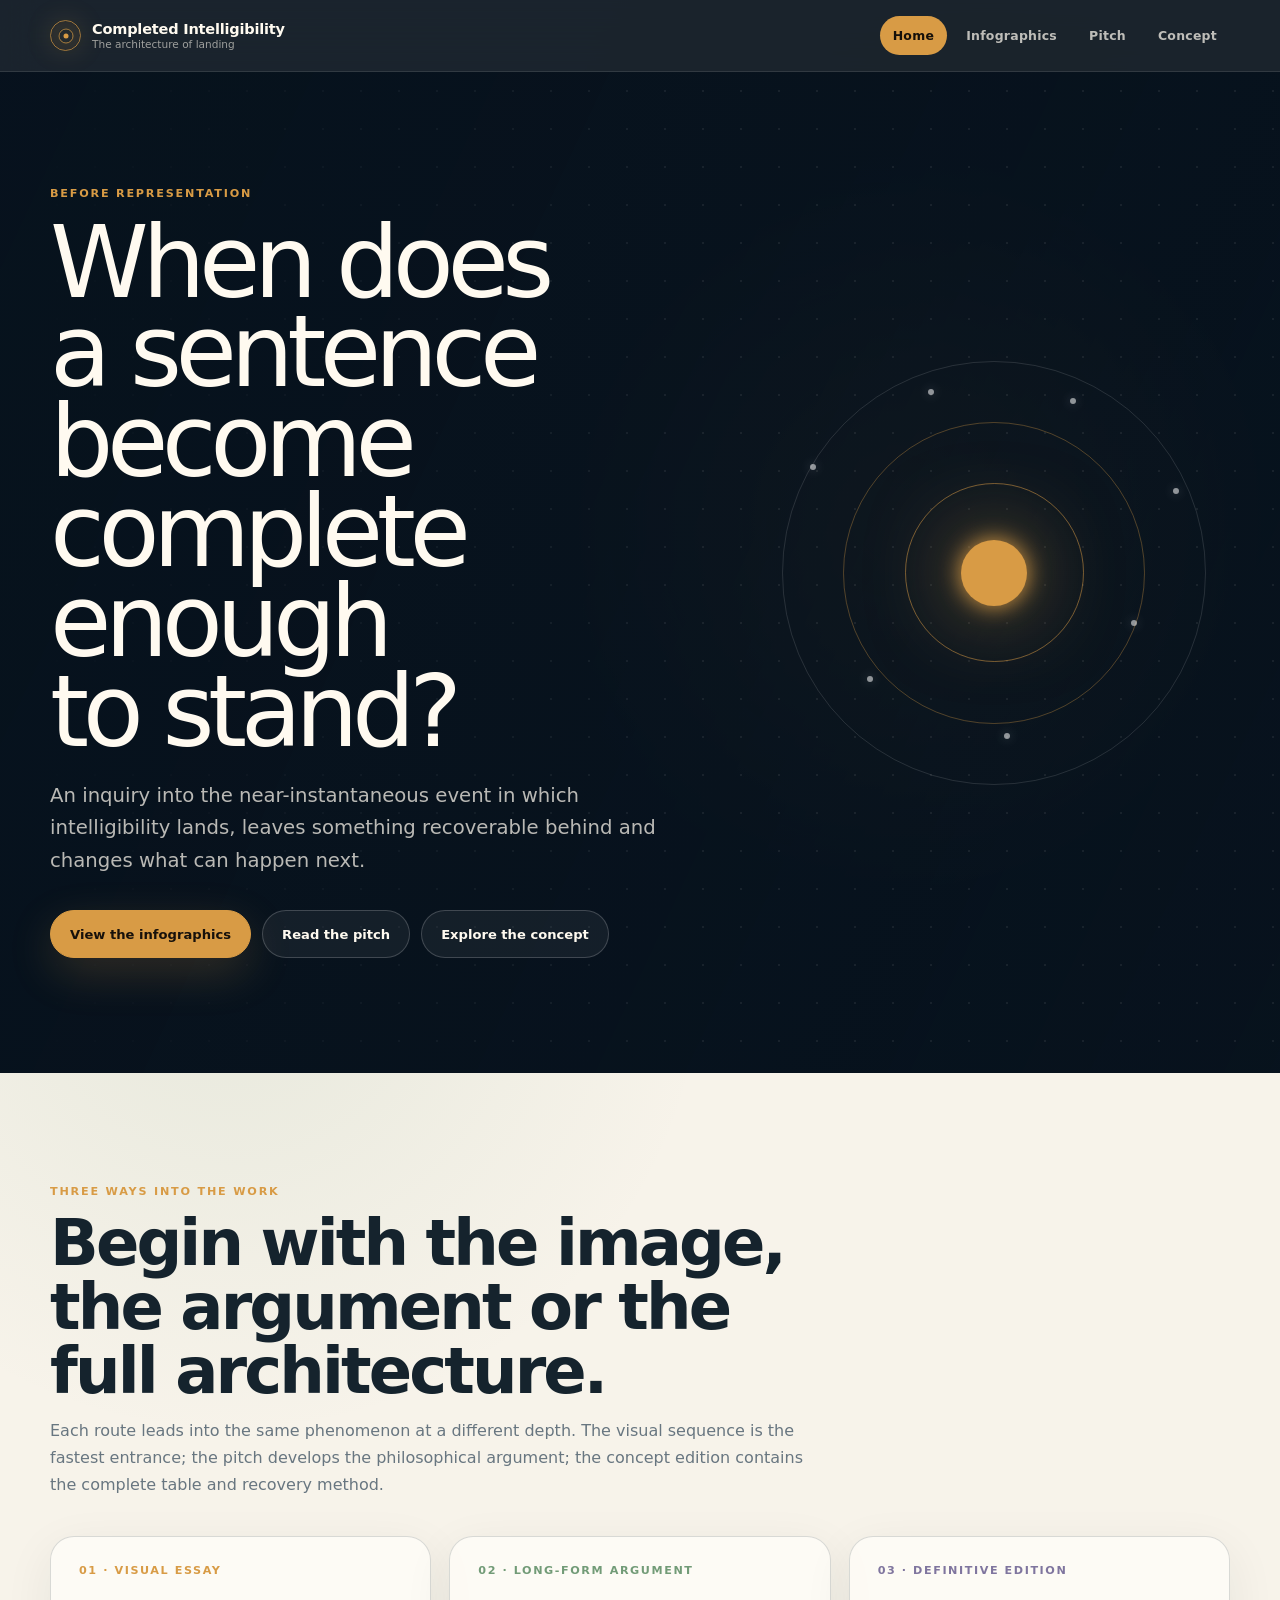
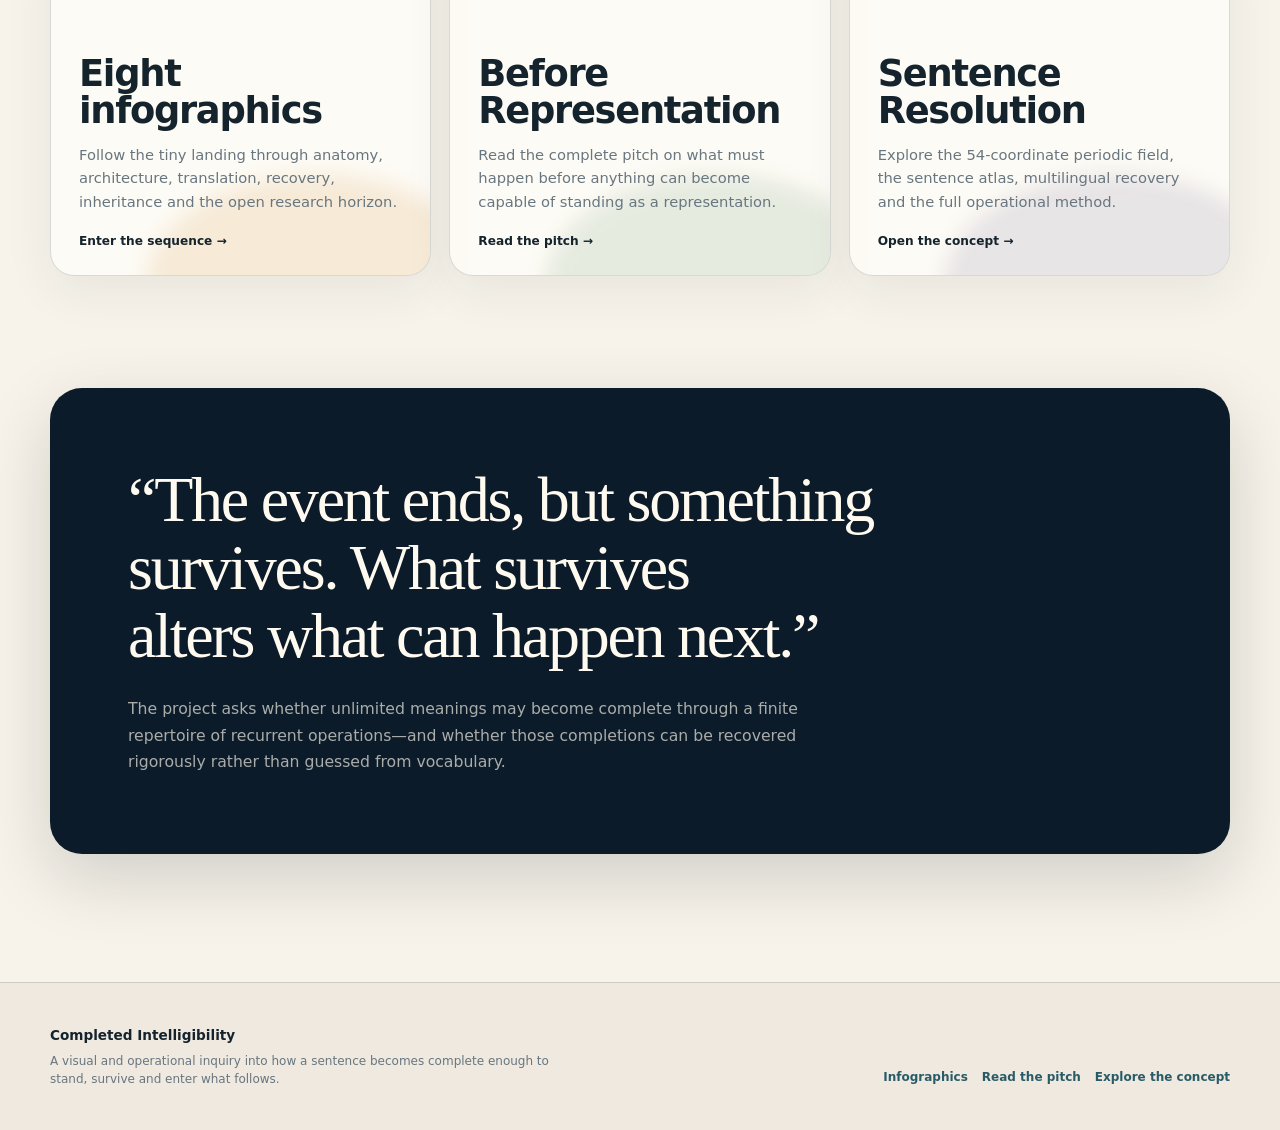
==== index.html @ 9adf20f5 "Add mobile-first landing page" ====
<!doctype html>
<html lang="en">
<head>
  <meta charset="utf-8">
  <meta name="viewport" content="width=device-width, initial-scale=1, viewport-fit=cover">
  <meta name="description" content="Completed Intelligibility: eight infographics, the full pitch, and the complete conceptual method of sentence resolution.">
  <meta name="theme-color" content="#07121d">
  <title>Completed Intelligibility</title>
  <link rel="stylesheet" href="site.css">
</head>
<body class="site-page" data-page="home">
  <main class="site-main">
    <section class="landing-hero">
      <div class="site-wrap hero-grid">
        <div class="hero-copy">
          <div class="eyebrow-site">Before representation</div>
          <h1>When does a sentence become complete enough to stand?</h1>
          <p>An inquiry into the near-instantaneous event in which intelligibility lands, leaves something recoverable behind and changes what can happen next.</p>
          <div class="hero-actions">
            <a class="button primary" href="infographics.html">View the infographics</a>
            <a class="button" href="pitch.html">Read the pitch</a>
            <a class="button" href="concept.html">Explore the concept</a>
          </div>
        </div>
        <div class="landing-symbol" aria-label="A field of possibilities gathering into one luminous landing">
          <span class="field"></span><span class="field"></span><span class="field"></span>
          <span class="landing-core"></span>
          <i></i><i></i><i></i><i></i><i></i><i></i><i></i>
        </div>
      </div>
    </section>

    <section class="route-section" aria-labelledby="routes-heading">
      <div class="site-wrap">
        <div class="section-heading">
          <div class="eyebrow-site">Three ways into the work</div>
          <h2 id="routes-heading">Begin with the image, the argument or the full architecture.</h2>
          <p>Each route leads into the same phenomenon at a different depth. The visual sequence is the fastest entrance; the pitch develops the philosophical argument; the concept edition contains the complete table and recovery method.</p>
        </div>
        <div class="route-grid">
          <a class="route-card" href="infographics.html">
            <span class="route-number">01 · VISUAL ESSAY</span>
            <h3>Eight infographics</h3>
            <p>Follow the tiny landing through anatomy, architecture, translation, recovery, inheritance and the open research horizon.</p>
            <span class="route-arrow">Enter the sequence →</span>
          </a>
          <a class="route-card" href="pitch.html">
            <span class="route-number">02 · LONG-FORM ARGUMENT</span>
            <h3>Before Representation</h3>
            <p>Read the complete pitch on what must happen before anything can become capable of standing as a representation.</p>
            <span class="route-arrow">Read the pitch →</span>
          </a>
          <a class="route-card" href="concept.html">
            <span class="route-number">03 · DEFINITIVE EDITION</span>
            <h3>Sentence Resolution</h3>
            <p>Explore the 54-coordinate periodic field, the sentence atlas, multilingual recovery and the full operational method.</p>
            <span class="route-arrow">Open the concept →</span>
          </a>
        </div>
      </div>
    </section>

    <section class="statement-section">
      <div class="site-wrap">
        <div class="statement-panel">
          <blockquote>“The event ends, but something survives. What survives alters what can happen next.”</blockquote>
          <p>The project asks whether unlimited meanings may become complete through a finite repertoire of recurrent operations—and whether those completions can be recovered rigorously rather than guessed from vocabulary.</p>
        </div>
      </div>
    </section>
  </main>
  <script src="site.js"></script>
</body>
</html>
---- site.css ----
:root {
  --site-night: #07121d;
  --site-night-2: #0c1b29;
  --site-ink: #15232d;
  --site-paper: #f7f3ea;
  --site-surface: #fffdf8;
  --site-line: rgba(24, 43, 54, .16);
  --site-muted: #687680;
  --site-amber: #d89b45;
  --site-amber-dark: #8a5725;
  --site-green: #729b77;
  --site-violet: #7f759e;
  --site-teal: #285b68;
  --site-shadow: 0 24px 70px rgba(6, 17, 27, .16);
  --site-radius: 24px;
  --site-header-height: 72px;
  --site-content: 1180px;
  --site-sans: Inter, ui-sans-serif, system-ui, -apple-system, BlinkMacSystemFont, "Segoe UI", sans-serif;
  --site-serif: Iowan Old Style, Charter, "Palatino Linotype", Palatino, Georgia, serif;
}

* { box-sizing: border-box; }
html { scroll-padding-top: calc(var(--site-header-height) + 18px); }
body { margin: 0; }
body.site-page, body.document-page { padding-top: var(--site-header-height); }
body.nav-open { overflow: hidden; }

.global-header {
  position: fixed;
  z-index: 10000;
  inset: 0 0 auto;
  height: var(--site-header-height);
  display: flex;
  align-items: center;
  gap: 24px;
  padding: 0 max(18px, calc((100vw - var(--site-content)) / 2));
  border-bottom: 1px solid rgba(255,255,255,.1);
  background: rgba(7,18,29,.92);
  color: #fffaf0;
  backdrop-filter: blur(18px) saturate(130%);
  -webkit-backdrop-filter: blur(18px) saturate(130%);
  font-family: var(--site-sans);
}
.global-brand {
  min-width: 0;
  display: inline-flex;
  align-items: center;
  gap: 11px;
  color: inherit;
  text-decoration: none;
}
.global-brand > span:last-child { min-width: 0; display: grid; gap: 2px; }
.global-brand strong { color: #fffaf0; font-size: .91rem; line-height: 1.1; letter-spacing: -.015em; white-space: nowrap; }
.global-brand small { color: rgba(255,250,240,.58); font-size: .66rem; line-height: 1.1; white-space: nowrap; }
.brand-mark {
  position: relative;
  flex: 0 0 31px;
  width: 31px;
  height: 31px;
  border: 1px solid rgba(216,155,69,.7);
  border-radius: 50%;
  box-shadow: inset 0 0 0 7px rgba(216,155,69,.08), 0 0 28px rgba(216,155,69,.16);
}
.brand-mark::before, .brand-mark::after, .brand-mark span {
  content: "";
  position: absolute;
  inset: 50% auto auto 50%;
  border-radius: 50%;
  transform: translate(-50%,-50%);
}
.brand-mark::before { width: 13px; height: 13px; border: 1px solid rgba(216,155,69,.72); }
.brand-mark::after { width: 5px; height: 5px; background: var(--site-amber); box-shadow: 0 0 14px var(--site-amber); }
.global-navigation { margin-left: auto; display: flex; align-items: center; gap: 6px; }
.global-navigation a {
  padding: 10px 13px;
  border-radius: 999px;
  color: rgba(255,250,240,.72);
  font-size: .78rem;
  font-weight: 760;
  letter-spacing: .02em;
  text-decoration: none;
  transition: background .18s ease, color .18s ease, transform .18s ease;
}
.global-navigation a:hover, .global-navigation a:focus-visible { color: white; background: rgba(255,255,255,.08); transform: translateY(-1px); }
.global-navigation a[aria-current="page"] { color: #15100a; background: var(--site-amber); }
.nav-toggle {
  display: none;
  margin-left: auto;
  min-height: 42px;
  padding: 0 14px;
  border: 1px solid rgba(255,255,255,.18);
  border-radius: 999px;
  background: transparent;
  color: #fffaf0;
  font: 760 .78rem/1 var(--site-sans);
}

.site-page {
  min-height: 100vh;
  color: var(--site-ink);
  background:
    radial-gradient(circle at 77% 9%, rgba(216,155,69,.14), transparent 28rem),
    radial-gradient(circle at 18% 35%, rgba(114,155,119,.12), transparent 30rem),
    var(--site-paper);
  font-family: var(--site-serif);
  line-height: 1.6;
}
.site-main { overflow: hidden; }
.site-wrap { width: min(calc(100% - 36px), var(--site-content)); margin-inline: auto; }
.eyebrow-site { color: var(--site-amber); font: 800 .7rem/1.2 var(--site-sans); letter-spacing: .16em; text-transform: uppercase; }

.landing-hero {
  position: relative;
  min-height: min(770px, calc(100vh - var(--site-header-height)));
  display: grid;
  align-items: center;
  padding: clamp(64px, 9vw, 120px) 0;
  color: #fffaf0;
  background:
    linear-gradient(115deg, rgba(7,18,29,.98), rgba(7,18,29,.88) 55%, rgba(7,18,29,.74)),
    radial-gradient(circle at 70% 45%, rgba(216,155,69,.24), transparent 23rem),
    var(--site-night);
}
.landing-hero::before {
  content: "";
  position: absolute;
  inset: 0;
  opacity: .35;
  background-image: radial-gradient(circle, rgba(255,255,255,.2) 1px, transparent 1.5px);
  background-size: 38px 38px;
  mask-image: linear-gradient(90deg, transparent, #000 55%);
}
.hero-grid { position: relative; display: grid; grid-template-columns: minmax(0,1.05fr) minmax(320px,.8fr); gap: clamp(46px,7vw,100px); align-items: center; }
.hero-copy h1 { max-width: 760px; margin: 17px 0 23px; font: 500 clamp(3.25rem, 7.8vw, 7.2rem)/.9 var(--site-sans); letter-spacing: -.065em; text-wrap: balance; }
.hero-copy p { max-width: 640px; margin: 0; color: rgba(255,250,240,.72); font: 400 clamp(1rem,1.8vw,1.23rem)/1.65 var(--site-sans); }
.hero-actions { display: flex; flex-wrap: wrap; gap: 11px; margin-top: 33px; }
.button {
  display: inline-flex;
  align-items: center;
  justify-content: center;
  min-height: 48px;
  padding: 0 19px;
  border: 1px solid rgba(255,255,255,.19);
  border-radius: 999px;
  color: #fffaf0;
  background: rgba(255,255,255,.055);
  font: 780 .82rem/1 var(--site-sans);
  text-decoration: none;
  transition: transform .18s ease, box-shadow .18s ease, background .18s ease;
}
.button:hover, .button:focus-visible { transform: translateY(-2px); background: rgba(255,255,255,.1); }
.button.primary { border-color: var(--site-amber); background: var(--site-amber); color: #17110b; box-shadow: 0 15px 45px rgba(216,155,69,.2); }
.landing-symbol { position: relative; aspect-ratio: 1; max-width: 490px; width: 100%; margin-inline: auto; }
.landing-symbol .field { position: absolute; inset: 5%; border: 1px solid rgba(255,255,255,.12); border-radius: 50%; }
.landing-symbol .field:nth-child(2) { inset: 18%; border-color: rgba(216,155,69,.34); }
.landing-symbol .field:nth-child(3) { inset: 31%; border-color: rgba(216,155,69,.52); }
.landing-symbol .landing-core { position: absolute; inset: 43%; border-radius: 50%; background: var(--site-amber); box-shadow: 0 0 22px var(--site-amber), 0 0 90px rgba(216,155,69,.72); }
.landing-symbol i { position: absolute; width: 6px; height: 6px; border-radius: 50%; background: rgba(255,255,255,.55); box-shadow: 0 0 12px rgba(255,255,255,.28); }
.landing-symbol i:nth-of-type(1){left:11%;top:27%}.landing-symbol i:nth-of-type(2){left:23%;top:72%}.landing-symbol i:nth-of-type(3){left:66%;top:13%}.landing-symbol i:nth-of-type(4){left:79%;top:60%}.landing-symbol i:nth-of-type(5){left:52%;top:84%}.landing-symbol i:nth-of-type(6){left:88%;top:32%}.landing-symbol i:nth-of-type(7){left:36%;top:11%}

.route-section { padding: clamp(68px, 9vw, 112px) 0; }
.section-heading { max-width: 760px; margin-bottom: 38px; }
.section-heading h2 { margin: 12px 0 14px; color: var(--site-ink); font: 650 clamp(2.2rem,5vw,4rem)/1 var(--site-sans); letter-spacing: -.045em; text-wrap: balance; }
.section-heading p { margin: 0; color: var(--site-muted); font: 1rem/1.7 var(--site-sans); }
.route-grid { display: grid; grid-template-columns: repeat(3,minmax(0,1fr)); gap: 18px; }
.route-card {
  position: relative;
  min-height: 340px;
  display: flex;
  flex-direction: column;
  overflow: hidden;
  padding: 28px;
  border: 1px solid var(--site-line);
  border-radius: var(--site-radius);
  color: inherit;
  background: rgba(255,253,248,.78);
  box-shadow: 0 14px 50px rgba(26,39,47,.07);
  text-decoration: none;
  transition: transform .22s ease, box-shadow .22s ease, border-color .22s ease;
}
.route-card::after { content:""; position:absolute; inset:auto -15% -35% 25%; height:65%; border-radius:50%; filter:blur(10px); opacity:.16; background:var(--card-accent,var(--site-amber)); }
.route-card:hover, .route-card:focus-visible { transform: translateY(-6px); box-shadow: var(--site-shadow); border-color: color-mix(in srgb, var(--card-accent,var(--site-amber)) 50%, var(--site-line)); }
.route-card:nth-child(2){--card-accent:var(--site-green)}.route-card:nth-child(3){--card-accent:var(--site-violet)}
.route-number { color: var(--card-accent,var(--site-amber)); font: 850 .7rem/1 var(--site-sans); letter-spacing: .14em; }
.route-card h3 { position: relative; z-index: 1; margin: auto 0 13px; color: var(--site-ink); font: 650 clamp(1.65rem,3vw,2.3rem)/1.02 var(--site-sans); letter-spacing: -.035em; }
.route-card p { position: relative; z-index: 1; margin: 0; color: var(--site-muted); font: .92rem/1.6 var(--site-sans); }
.route-arrow { position: relative; z-index: 1; margin-top: 22px; color: var(--site-ink); font: 850 .76rem/1 var(--site-sans); }

.statement-section { padding: 0 0 clamp(72px,10vw,130px); }
.statement-panel { padding: clamp(38px,7vw,78px); border-radius: calc(var(--site-radius) + 8px); color: #fffaf0; background: var(--site-night-2); box-shadow: var(--site-shadow); }
.statement-panel blockquote { max-width: 880px; margin: 0; font: 500 clamp(2rem,5vw,4.6rem)/1.06 var(--site-serif); letter-spacing: -.035em; text-wrap: balance; }
.statement-panel p { max-width: 730px; margin: 26px 0 0; color: rgba(255,250,240,.65); font: .98rem/1.7 var(--site-sans); }

.page-hero { padding: clamp(60px,8vw,100px) 0 clamp(40px,5vw,70px); color: #fffaf0; background: var(--site-night); }
.page-hero h1 { max-width: 850px; margin: 15px 0 18px; font: 620 clamp(2.75rem,6.5vw,6rem)/.94 var(--site-sans); letter-spacing: -.055em; text-wrap: balance; }
.page-hero p { max-width: 710px; margin: 0; color: rgba(255,250,240,.68); font: 1rem/1.65 var(--site-sans); }
.gallery-note { display:flex; gap:12px; align-items:flex-start; margin-top:28px; padding:14px 16px; border:1px solid rgba(255,255,255,.12); border-radius:14px; background:rgba(255,255,255,.045); color:rgba(255,250,240,.76); font: .82rem/1.5 var(--site-sans); }
.gallery-note strong { color:var(--site-amber); }

.gallery-section { padding: clamp(48px,7vw,90px) 0 clamp(76px,10vw,130px); }
.infographic-grid { display:grid; grid-template-columns:repeat(2,minmax(0,1fr)); gap:clamp(24px,4vw,50px); align-items:start; }
.infographic-card { margin:0; }
.infographic-frame {
  display:block;
  width:100%;
  padding:0;
  overflow:hidden;
  border:1px solid var(--site-line);
  border-radius:20px;
  background:#07121d;
  box-shadow:0 20px 55px rgba(8,19,28,.12);
  cursor:zoom-in;
  appearance:none;
}
.infographic-frame img { display:block; width:100%; height:auto; transition:transform .3s ease; }
.infographic-frame:hover img { transform:scale(1.012); }
.infographic-card figcaption { padding:16px 4px 0; }
.infographic-card h2 { margin:0 0 5px; color:var(--site-ink); font:650 clamp(1.25rem,2.3vw,1.75rem)/1.15 var(--site-sans); letter-spacing:-.025em; }
.infographic-card p { margin:0; color:var(--site-muted); font:.82rem/1.55 var(--site-sans); }
.infographic-card .open-original { display:inline-flex; margin-top:10px; color:var(--site-teal); font:800 .72rem/1 var(--site-sans); text-decoration:none; }

.zoom-dialog { width:100vw; max-width:none; height:100dvh; max-height:none; margin:0; padding:0; border:0; background:rgba(3,8,13,.97); color:white; }
.zoom-dialog::backdrop { background:rgba(3,8,13,.97); }
.zoom-shell { height:100%; display:grid; grid-template-rows:auto minmax(0,1fr); }
.zoom-toolbar { z-index:2; min-height:64px; display:flex; align-items:center; gap:8px; padding:10px max(12px,env(safe-area-inset-left)) 10px max(12px,env(safe-area-inset-right)); border-bottom:1px solid rgba(255,255,255,.12); background:rgba(7,18,29,.92); font-family:var(--site-sans); }
.zoom-title { min-width:0; margin-right:auto; padding-right:8px; overflow:hidden; text-overflow:ellipsis; white-space:nowrap; color:rgba(255,255,255,.82); font-size:.8rem; font-weight:760; }
.zoom-control { min-width:44px; min-height:44px; display:inline-grid; place-items:center; padding:0 12px; border:1px solid rgba(255,255,255,.17); border-radius:999px; background:rgba(255,255,255,.06); color:#fff; font:800 .82rem/1 var(--site-sans); text-decoration:none; }
.zoom-control:hover,.zoom-control:focus-visible { background:rgba(255,255,255,.12); }
.zoom-viewport { position:relative; overflow:hidden; touch-action:none; user-select:none; cursor:grab; }
.zoom-viewport.is-dragging { cursor:grabbing; }
.zoom-canvas { position:absolute; inset:0; display:grid; place-items:center; transform-origin:center center; will-change:transform; }
.zoom-canvas img { display:block; max-width:calc(100vw - 24px); max-height:calc(100dvh - 88px); width:auto; height:auto; pointer-events:none; -webkit-user-drag:none; box-shadow:0 18px 70px rgba(0,0,0,.35); }
.zoom-help { position:absolute; z-index:1; left:50%; bottom:max(14px,env(safe-area-inset-bottom)); transform:translateX(-50%); padding:9px 13px; border-radius:999px; background:rgba(0,0,0,.54); color:rgba(255,255,255,.72); font:700 .68rem/1 var(--site-sans); pointer-events:none; white-space:nowrap; }

.global-footer {
  display:flex;
  gap:30px;
  align-items:flex-end;
  justify-content:space-between;
  padding:42px max(18px,calc((100vw - var(--site-content))/2));
  border-top:1px solid var(--site-line);
  color:var(--site-muted);
  background:#efe9df;
  font-family:var(--site-sans);
}
.global-footer > div { display:grid; gap:5px; max-width:540px; }
.global-footer strong { color:var(--site-ink); font-size:.85rem; }
.global-footer span { font-size:.75rem; line-height:1.5; }
.global-footer nav { display:flex; flex-wrap:wrap; justify-content:flex-end; gap:14px; }
.global-footer a { color:var(--site-teal); font-size:.75rem; font-weight:760; text-decoration:none; }

.document-page .global-header a { text-decoration:none; }
.document-page .global-footer { position:relative; z-index:2; }
.document-page .backtop { bottom:82px; }
.document-page .hero, .document-page #document-opening { scroll-margin-top:var(--site-header-height); }

@media (max-width: 820px) {
  :root { --site-header-height:64px; }
  .global-header { height:var(--site-header-height); padding-inline:14px; }
  .global-brand small { display:none; }
  .nav-toggle { display:inline-flex; align-items:center; justify-content:center; }
  .global-navigation {
    position:fixed;
    inset:var(--site-header-height) 0 auto;
    display:grid;
    gap:5px;
    padding:12px 14px 18px;
    border-bottom:1px solid rgba(255,255,255,.12);
    background:rgba(7,18,29,.985);
    transform:translateY(-130%);
    transition:transform .2s ease;
    box-shadow:0 30px 70px rgba(0,0,0,.25);
  }
  body.nav-open .global-navigation { transform:translateY(0); }
  .global-navigation a { min-height:46px; display:flex; align-items:center; padding:0 15px; border-radius:12px; font-size:.86rem; }
  .hero-grid { grid-template-columns:1fr; }
  .landing-symbol { max-width:370px; }
  .route-grid { grid-template-columns:1fr; }
  .route-card { min-height:270px; }
  .infographic-grid { grid-template-columns:1fr; gap:44px; }
  .global-footer { align-items:flex-start; flex-direction:column; }
  .global-footer nav { justify-content:flex-start; }
}

@media (max-width: 520px) {
  .site-wrap { width:min(calc(100% - 24px),var(--site-content)); }
  .global-brand strong { font-size:.82rem; }
  .landing-hero { min-height:auto; padding:60px 0 66px; }
  .hero-copy h1 { font-size:clamp(3rem,16vw,4.9rem); }
  .hero-actions { display:grid; grid-template-columns:1fr; }
  .button { width:100%; }
  .landing-symbol { max-width:290px; }
  .route-section { padding-block:58px; }
  .route-card { min-height:245px; padding:22px; border-radius:19px; }
  .statement-panel { padding:32px 23px; border-radius:20px; }
  .page-hero { padding:52px 0 38px; }
  .page-hero h1 { font-size:clamp(2.65rem,14vw,4rem); }
  .gallery-section { padding-top:34px; }
  .infographic-frame { border-radius:14px; }
  .zoom-title { display:none; }
  .zoom-toolbar { justify-content:center; }
  .zoom-toolbar .zoom-control:first-of-type { margin-left:auto; }
  .zoom-toolbar .zoom-close { margin-left:auto; }
  .zoom-help { max-width:calc(100vw - 24px); overflow:hidden; text-overflow:ellipsis; }
}

@media (prefers-reduced-motion: reduce) {
  *,*::before,*::after { scroll-behavior:auto!important; transition-duration:.01ms!important; animation-duration:.01ms!important; }
}
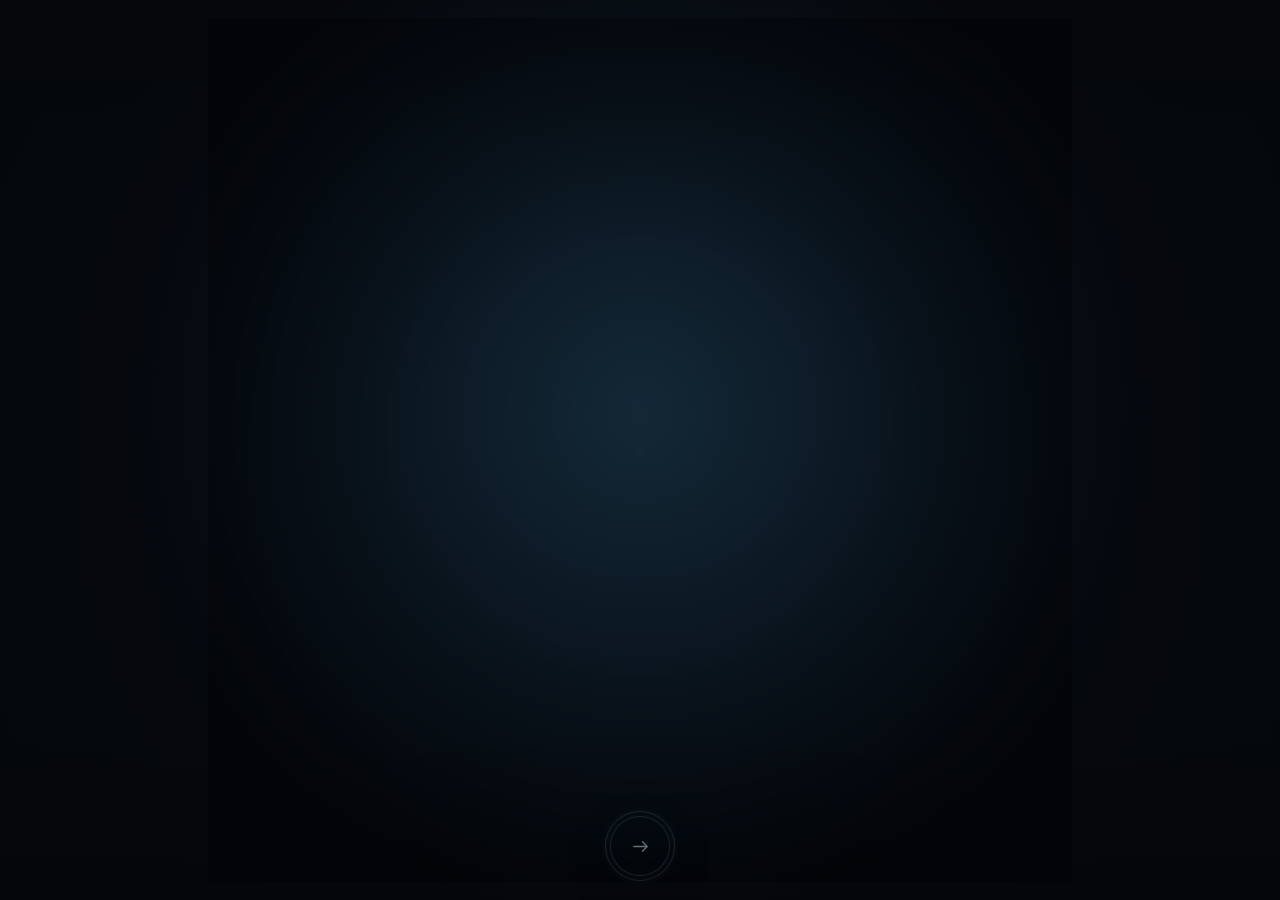
==== commit 7e980c57: "Make the wordless runtime the site entrance" ====
--- a/index.html
+++ b/index.html
@@ -3,72 +3,54 @@
 <head>
   <meta charset="utf-8">
   <meta name="viewport" content="width=device-width, initial-scale=1, viewport-fit=cover">
-  <meta name="description" content="Completed Intelligibility: eight infographics, the full pitch, and the complete conceptual method of sentence resolution.">
-  <meta name="theme-color" content="#07121d">
-  <title>Completed Intelligibility</title>
-  <link rel="stylesheet" href="site.css">
+  <meta name="description" content="A wordless encounter with completion before entering the Completed Intelligibility site.">
+  <meta name="theme-color" content="#05080d">
+  <title>Completed Intelligibility — Wordless</title>
+  <link rel="stylesheet" href="wordless.css">
 </head>
-<body class="site-page" data-page="home">
-  <main class="site-main">
-    <section class="landing-hero">
-      <div class="site-wrap hero-grid">
-        <div class="hero-copy">
-          <div class="eyebrow-site">Before representation</div>
-          <h1>When does a sentence become complete enough to stand?</h1>
-          <p>An inquiry into the near-instantaneous event in which intelligibility lands, leaves something recoverable behind and changes what can happen next.</p>
-          <div class="hero-actions">
-            <a class="button primary" href="infographics.html">View the infographics</a>
-            <a class="button" href="pitch.html">Read the pitch</a>
-            <a class="button" href="concept.html">Explore the concept</a>
-          </div>
-        </div>
-        <div class="landing-symbol" aria-label="A field of possibilities gathering into one luminous landing">
-          <span class="field"></span><span class="field"></span><span class="field"></span>
-          <span class="landing-core"></span>
-          <i></i><i></i><i></i><i></i><i></i><i></i><i></i>
-        </div>
-      </div>
-    </section>
+<body class="wordless-entry">
+  <main class="wordless-stage" aria-label="Wordless completion experience">
+    <iframe
+      class="wordless-runtime"
+      src="theorem_zero_runtime_endless_blend.html"
+      title="Theorem Zero endless lawful emergence runtime"
+      loading="eager"
+      allow="fullscreen"
+    ></iframe>
 
-    <section class="route-section" aria-labelledby="routes-heading">
-      <div class="site-wrap">
-        <div class="section-heading">
-          <div class="eyebrow-site">Three ways into the work</div>
-          <h2 id="routes-heading">Begin with the image, the argument or the full architecture.</h2>
-          <p>Each route leads into the same phenomenon at a different depth. The visual sequence is the fastest entrance; the pitch develops the philosophical argument; the concept edition contains the complete table and recovery method.</p>
-        </div>
-        <div class="route-grid">
-          <a class="route-card" href="infographics.html">
-            <span class="route-number">01 · VISUAL ESSAY</span>
-            <h3>Eight infographics</h3>
-            <p>Follow the tiny landing through anatomy, architecture, translation, recovery, inheritance and the open research horizon.</p>
-            <span class="route-arrow">Enter the sequence →</span>
-          </a>
-          <a class="route-card" href="pitch.html">
-            <span class="route-number">02 · LONG-FORM ARGUMENT</span>
-            <h3>Before Representation</h3>
-            <p>Read the complete pitch on what must happen before anything can become capable of standing as a representation.</p>
-            <span class="route-arrow">Read the pitch →</span>
-          </a>
-          <a class="route-card" href="concept.html">
-            <span class="route-number">03 · DEFINITIVE EDITION</span>
-            <h3>Sentence Resolution</h3>
-            <p>Explore the 54-coordinate periodic field, the sentence atlas, multilingual recovery and the full operational method.</p>
-            <span class="route-arrow">Open the concept →</span>
-          </a>
-        </div>
-      </div>
-    </section>
+    <span class="wordless-enter-pulse" aria-hidden="true"></span>
+    <a class="wordless-enter" href="home.html" aria-label="Enter the site" title="Enter the site">
+      <svg viewBox="0 0 24 24" aria-hidden="true">
+        <path d="M5 12h13"></path>
+        <path d="m14 7 5 5-5 5"></path>
+      </svg>
+    </a>
+  </main>
 
-    <section class="statement-section">
-      <div class="site-wrap">
-        <div class="statement-panel">
-          <blockquote>“The event ends, but something survives. What survives alters what can happen next.”</blockquote>
-          <p>The project asks whether unlimited meanings may become complete through a finite repertoire of recurrent operations—and whether those completions can be recovered rigorously rather than guessed from vocabulary.</p>
-        </div>
-      </div>
-    </section>
-  </main>
-  <script src="site.js"></script>
+  <script>
+    (() => {
+      const key = "completed-intelligibility-wordless-return";
+      const enter = document.querySelector(".wordless-enter");
+      let state = null;
+
+      try {
+        state = JSON.parse(sessionStorage.getItem(key) || "null");
+      } catch (_) {
+        state = null;
+      }
+
+      if (state?.href) {
+        enter.href = state.href;
+        enter.dataset.returning = "true";
+        enter.setAttribute("aria-label", "Return to your reading position");
+        enter.title = "Return to your reading position";
+      }
+
+      enter.addEventListener("click", () => {
+        if (!state?.href) return;
+        sessionStorage.setItem(key, JSON.stringify({ ...state, returning: true }));
+      });
+    })();
+  </script>
 </body>
 </html>
--- a/wordless.css
+++ b/wordless.css
@@ -0,0 +1,155 @@
+.wordless-mark {
+  position: relative;
+  display: inline-block;
+  flex: 0 0 auto;
+  width: 26px;
+  height: 26px;
+  border: 1px solid rgba(137, 224, 247, .54);
+  border-radius: 50%;
+  box-shadow: inset 0 0 0 6px rgba(100, 220, 246, .05), 0 0 18px rgba(100, 220, 246, .14);
+}
+.wordless-mark::before,
+.wordless-mark::after,
+.wordless-mark i {
+  content: "";
+  position: absolute;
+  left: 50%;
+  top: 50%;
+  border-radius: 50%;
+  transform: translate(-50%, -50%);
+}
+.wordless-mark::before {
+  width: 11px;
+  height: 11px;
+  border: 1px solid rgba(170, 239, 255, .68);
+}
+.wordless-mark::after {
+  width: 3px;
+  height: 3px;
+  background: #dffaff;
+  box-shadow: 0 0 10px rgba(180, 244, 255, .95);
+}
+.wordless-mark i:nth-child(1) { width: 2px; height: 2px; margin: -8px 0 0 5px; background: rgba(183, 239, 252, .68); }
+.wordless-mark i:nth-child(2) { width: 2px; height: 2px; margin: 7px 0 0 -6px; background: rgba(183, 239, 252, .54); }
+.wordless-mark i:nth-child(3) { width: 2px; height: 2px; margin: -3px 0 0 -9px; background: rgba(183, 239, 252, .46); }
+
+.wordless-nav-link {
+  display: inline-flex !important;
+  align-items: center;
+  gap: 8px;
+}
+.wordless-nav-link .wordless-mark { width: 22px; height: 22px; }
+.wordless-nav-link .wordless-mark::before { width: 9px; height: 9px; }
+
+.wordless-return {
+  position: fixed;
+  z-index: 9000;
+  right: max(18px, env(safe-area-inset-right));
+  bottom: max(18px, env(safe-area-inset-bottom));
+  width: 52px;
+  height: 52px;
+  display: grid;
+  place-items: center;
+  border: 1px solid rgba(156, 229, 246, .22);
+  border-radius: 50%;
+  color: white;
+  background: rgba(7, 18, 29, .88);
+  box-shadow: 0 13px 38px rgba(3, 10, 16, .25);
+  backdrop-filter: blur(15px);
+  -webkit-backdrop-filter: blur(15px);
+  text-decoration: none;
+  transition: transform .18s ease, background .18s ease, border-color .18s ease;
+}
+.wordless-return:hover,
+.wordless-return:focus-visible {
+  transform: translateY(-3px) scale(1.03);
+  border-color: rgba(176, 239, 255, .55);
+  background: rgba(8, 24, 37, .96);
+}
+.wordless-return .wordless-mark { width: 30px; height: 30px; }
+
+.wordless-entry {
+  margin: 0;
+  width: 100%;
+  height: 100%;
+  overflow: hidden;
+  background: #05080d;
+}
+.wordless-stage,
+.wordless-runtime {
+  position: fixed;
+  inset: 0;
+  width: 100%;
+  height: 100%;
+  border: 0;
+  background: #05080d;
+}
+.wordless-stage { isolation: isolate; }
+.wordless-runtime { z-index: 0; }
+.wordless-stage::after {
+  content: "";
+  position: absolute;
+  z-index: 1;
+  inset: 0;
+  pointer-events: none;
+  background:
+    radial-gradient(circle at 50% 50%, transparent 50%, rgba(2, 5, 8, .22) 100%),
+    linear-gradient(180deg, rgba(0, 0, 0, .12), transparent 18%, transparent 80%, rgba(0, 0, 0, .25));
+}
+.wordless-enter {
+  position: absolute;
+  z-index: 3;
+  left: 50%;
+  bottom: max(24px, calc(env(safe-area-inset-bottom) + 16px));
+  width: 58px;
+  height: 58px;
+  display: grid;
+  place-items: center;
+  border: 1px solid rgba(185, 239, 252, .22);
+  border-radius: 50%;
+  color: rgba(225, 250, 255, .84);
+  background: rgba(5, 12, 18, .36);
+  box-shadow: 0 0 0 8px rgba(155, 229, 247, .025), 0 16px 48px rgba(0, 0, 0, .3);
+  backdrop-filter: blur(10px);
+  -webkit-backdrop-filter: blur(10px);
+  transform: translateX(-50%);
+  text-decoration: none;
+  opacity: .52;
+  transition: opacity .3s ease, transform .3s ease, border-color .3s ease, background .3s ease;
+}
+.wordless-enter:hover,
+.wordless-enter:focus-visible {
+  opacity: 1;
+  border-color: rgba(194, 244, 255, .58);
+  background: rgba(8, 21, 31, .78);
+  transform: translateX(-50%) translateY(-4px);
+}
+.wordless-enter svg { width: 23px; height: 23px; fill: none; stroke: currentColor; stroke-width: 1.4; stroke-linecap: round; stroke-linejoin: round; }
+.wordless-enter[data-returning="true"] svg { transform: rotate(180deg); }
+.wordless-enter-pulse {
+  position: absolute;
+  z-index: 2;
+  left: 50%;
+  bottom: max(19px, calc(env(safe-area-inset-bottom) + 11px));
+  width: 68px;
+  height: 68px;
+  border: 1px solid rgba(175, 236, 250, .12);
+  border-radius: 50%;
+  transform: translateX(-50%);
+  pointer-events: none;
+  animation: wordless-breathe 4.8s ease-in-out infinite;
+}
+@keyframes wordless-breathe {
+  0%, 100% { opacity: .15; transform: translateX(-50%) scale(.92); }
+  50% { opacity: .5; transform: translateX(-50%) scale(1.08); }
+}
+
+@media (max-width: 820px) {
+  .global-navigation .wordless-nav-link { justify-content: flex-start; }
+  .wordless-return { width: 48px; height: 48px; right: max(12px, env(safe-area-inset-right)); bottom: max(12px, env(safe-area-inset-bottom)); }
+  .wordless-return .wordless-mark { width: 27px; height: 27px; }
+}
+
+@media (prefers-reduced-motion: reduce) {
+  .wordless-enter-pulse { animation: none; opacity: .3; }
+}
